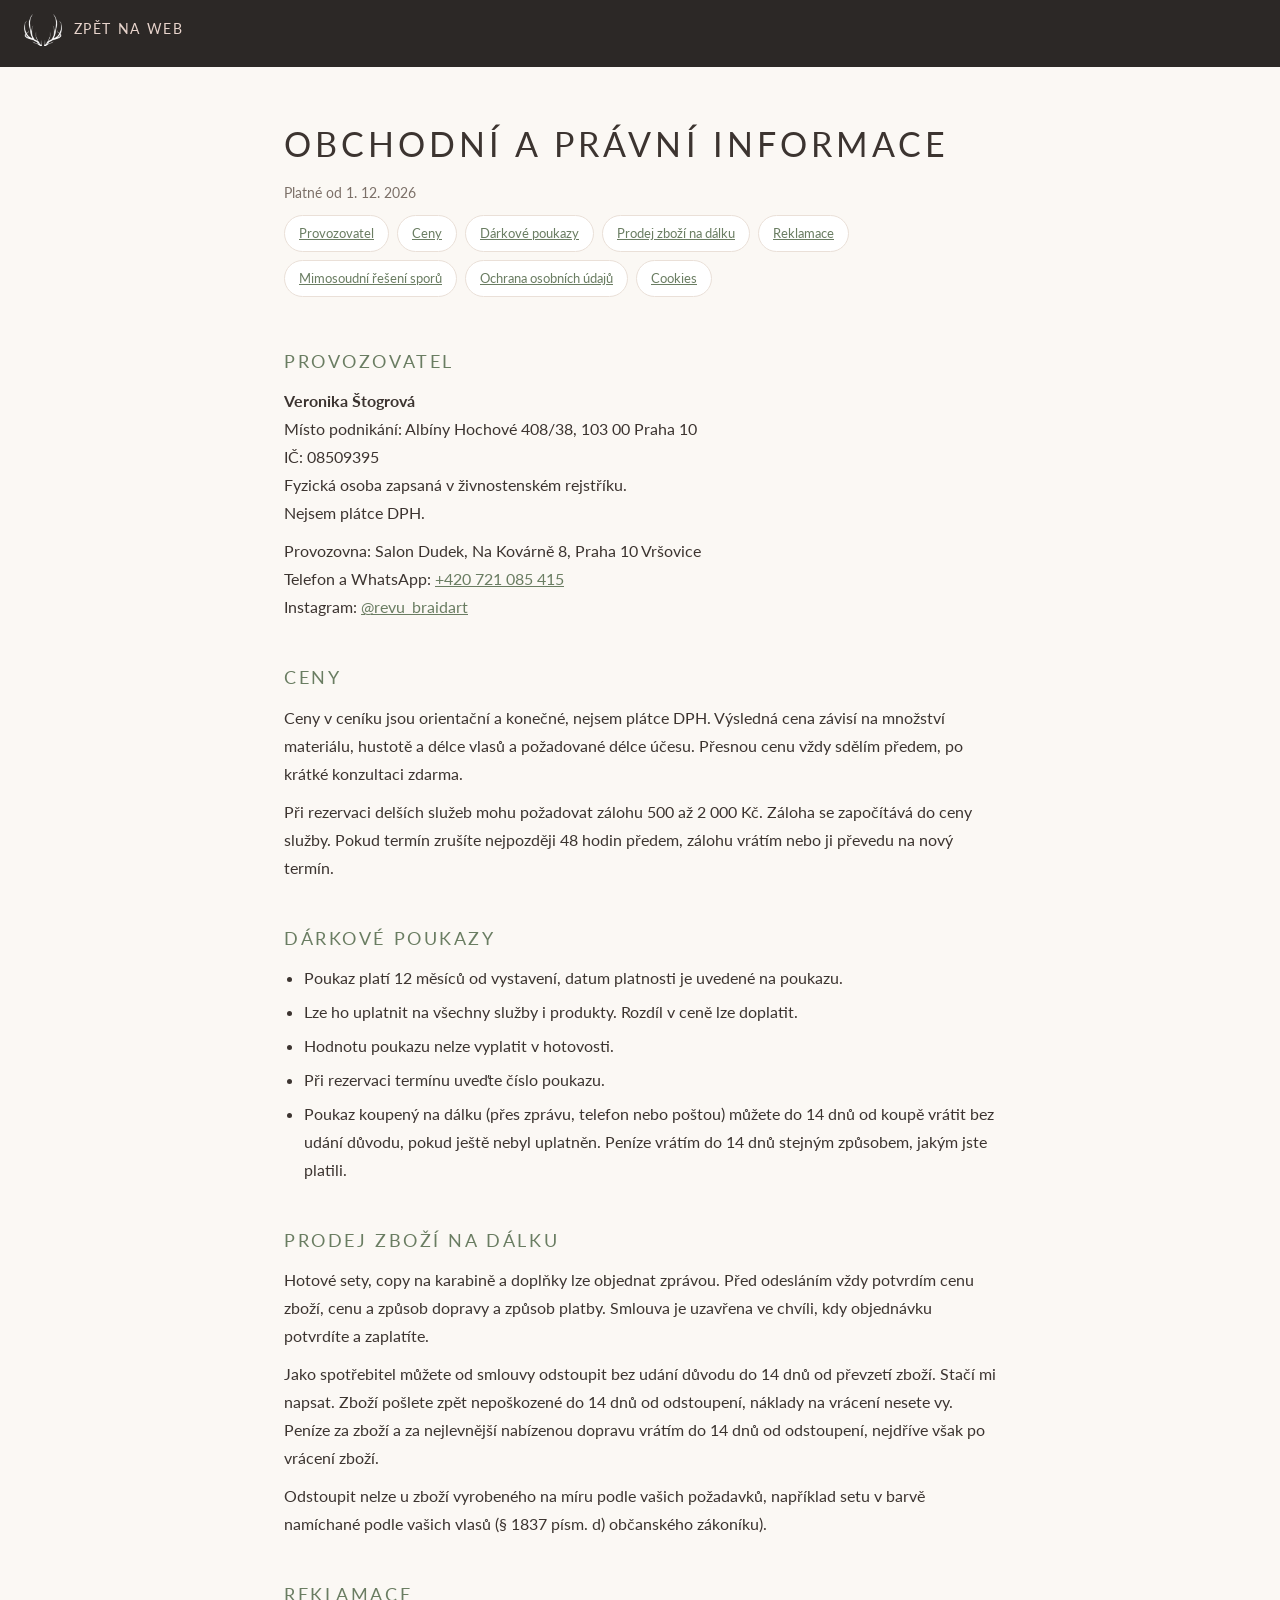
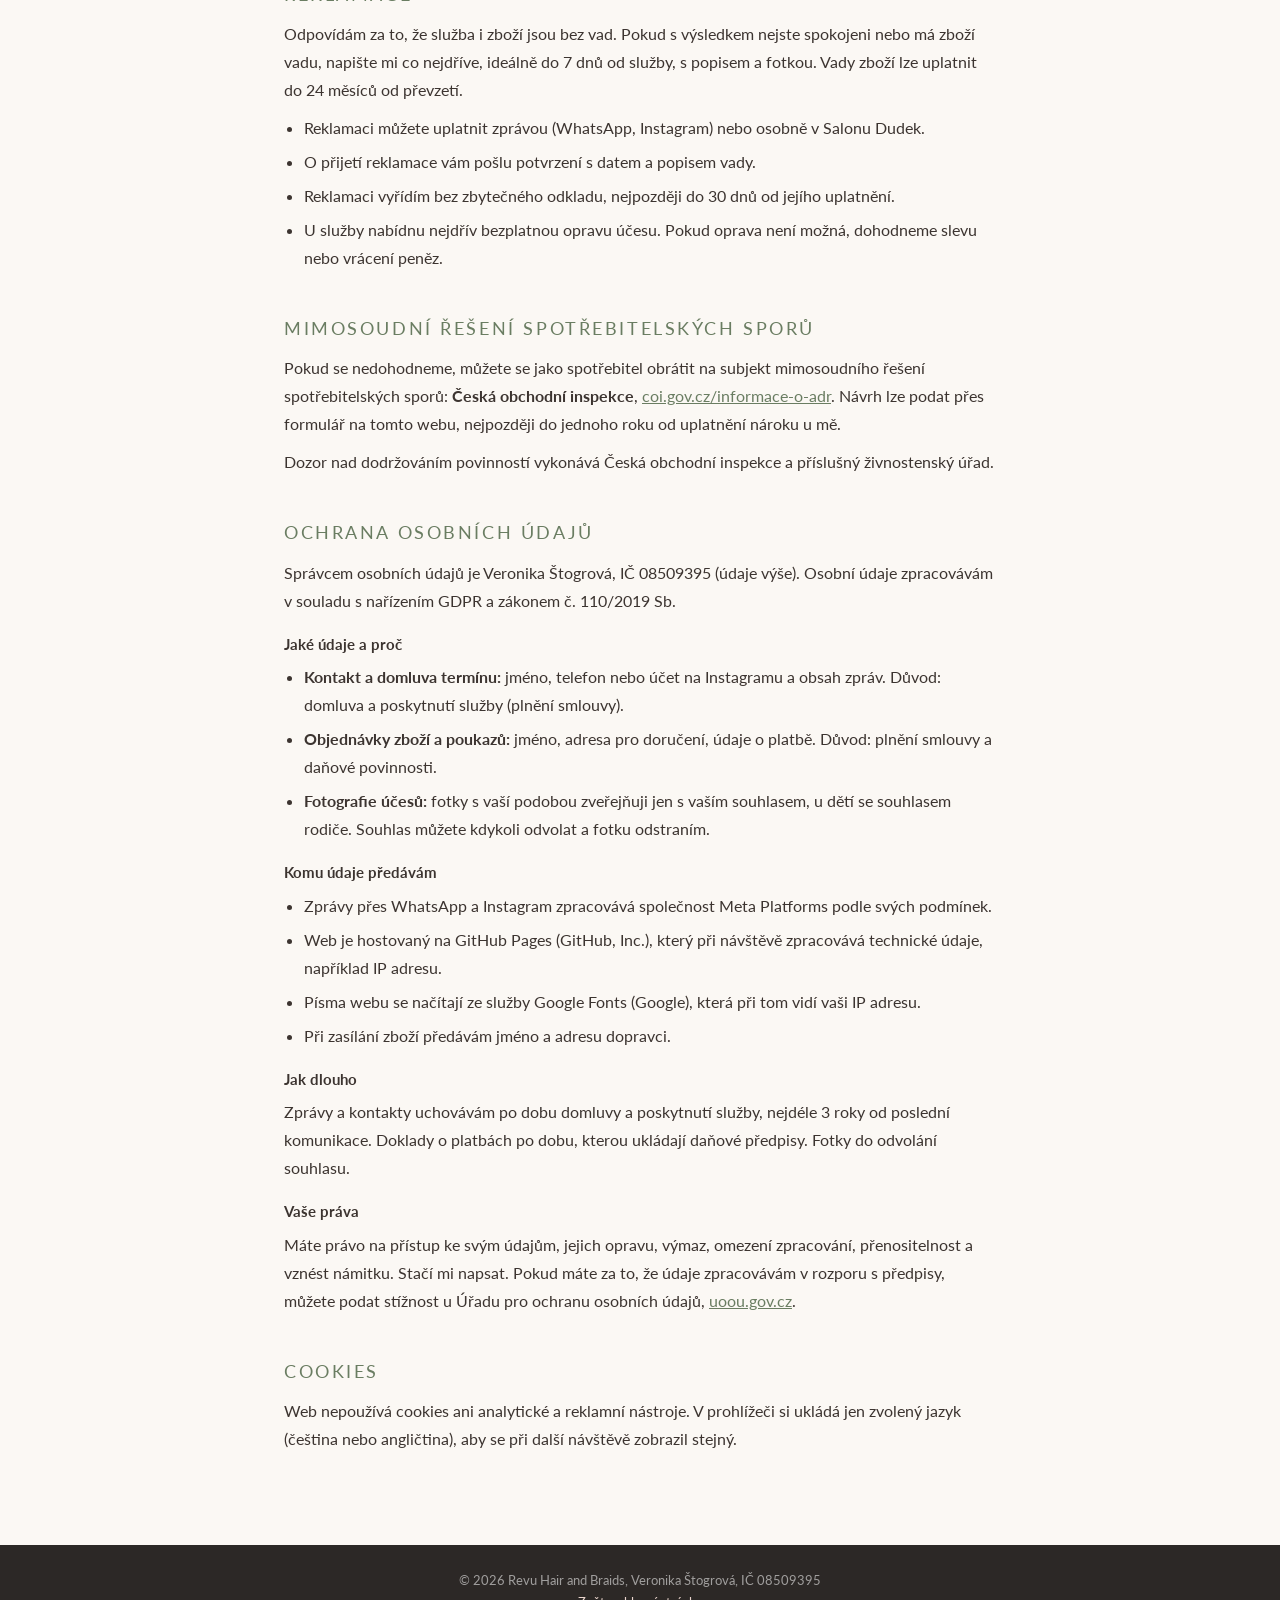
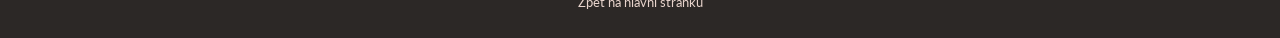
==== pravni-informace.html @ ef8d3689 "add business details and legal page" ====
<!DOCTYPE html>
<html lang="cs">
<head>
  <meta charset="UTF-8" />
  <meta name="viewport" content="width=device-width, initial-scale=1.0" />
  <title>Obchodní a právní informace | Revu Hair and Braids</title>
  <meta name="description" content="Provozovatel, ceny, dárkové poukazy, reklamace, mimosoudní řešení sporů a ochrana osobních údajů. Veronika Štogrová, Revu Hair and Braids." />
  <meta name="robots" content="index, follow" />
  <link rel="icon" type="image/png" href="img/favicon.png" />
  <link rel="preconnect" href="https://fonts.googleapis.com" />
  <link rel="preconnect" href="https://fonts.gstatic.com" crossorigin />
  <link href="https://fonts.googleapis.com/css2?family=Cormorant+Garamond:ital,wght@0,300;0,400;0,700;1,300;1,400&family=Lato:ital,wght@0,300;0,400;0,700;1,400&display=swap" rel="stylesheet" />
  <link rel="stylesheet" href="css/style.css?v=20261126g" />
</head>
<body class="legal-body">

  <header class="legal-header">
    <a href="index.html" class="legal-back" aria-label="Zpět na hlavní stránku">
      <img src="img/logo-mark.png" alt="" width="47" height="40" />
      <span>Zpět na web</span>
    </a>
  </header>

  <main class="legal-page">
    <h1>Obchodní a právní informace</h1>
    <p class="legal-meta">Platné od 1. 12. 2026</p>

    <nav class="legal-toc" aria-label="Obsah">
      <a href="#provozovatel">Provozovatel</a>
      <a href="#ceny">Ceny</a>
      <a href="#poukazy">Dárkové poukazy</a>
      <a href="#zbozi">Prodej zboží na dálku</a>
      <a href="#reklamace">Reklamace</a>
      <a href="#spory">Mimosoudní řešení sporů</a>
      <a href="#osobni-udaje">Ochrana osobních údajů</a>
      <a href="#cookies">Cookies</a>
    </nav>

    <section id="provozovatel">
      <h2>Provozovatel</h2>
      <p>
        <strong>Veronika Štogrová</strong><br />
        Místo podnikání: Albíny Hochové 408/38, 103 00 Praha 10<br />
        IČ: 08509395<br />
        Fyzická osoba zapsaná v živnostenském rejstříku.<br />
        Nejsem plátce DPH.
      </p>
      <p>
        Provozovna: Salon Dudek, Na Kovárně 8, Praha 10 Vršovice<br />
        Telefon a WhatsApp: <a href="tel:+420721085415">+420 721 085 415</a><br />
        Instagram: <a href="https://www.instagram.com/revu_braidart/" target="_blank" rel="noopener">@revu_braidart</a>
      </p>
    </section>

    <section id="ceny">
      <h2>Ceny</h2>
      <p>
        Ceny v ceníku jsou orientační a konečné, nejsem plátce DPH. Výsledná cena závisí na množství
        materiálu, hustotě a délce vlasů a požadované délce účesu. Přesnou cenu vždy sdělím předem,
        po krátké konzultaci zdarma.
      </p>
      <p>
        Při rezervaci delších služeb mohu požadovat zálohu 500 až 2 000 Kč. Záloha se započítává do ceny
        služby. Pokud termín zrušíte nejpozději 48 hodin předem, zálohu vrátím nebo ji převedu na nový
        termín.
      </p>
    </section>

    <section id="poukazy">
      <h2>Dárkové poukazy</h2>
      <ul>
        <li>Poukaz platí 12 měsíců od vystavení, datum platnosti je uvedené na poukazu.</li>
        <li>Lze ho uplatnit na všechny služby i produkty. Rozdíl v ceně lze doplatit.</li>
        <li>Hodnotu poukazu nelze vyplatit v hotovosti.</li>
        <li>Při rezervaci termínu uveďte číslo poukazu.</li>
        <li>
          Poukaz koupený na dálku (přes zprávu, telefon nebo poštou) můžete do 14 dnů od koupě vrátit
          bez udání důvodu, pokud ještě nebyl uplatněn. Peníze vrátím do 14 dnů stejným způsobem,
          jakým jste platili.
        </li>
      </ul>
    </section>

    <section id="zbozi">
      <h2>Prodej zboží na dálku</h2>
      <p>
        Hotové sety, copy na karabině a doplňky lze objednat zprávou. Před odesláním vždy potvrdím
        cenu zboží, cenu a způsob dopravy a způsob platby. Smlouva je uzavřena ve chvíli, kdy objednávku
        potvrdíte a zaplatíte.
      </p>
      <p>
        Jako spotřebitel můžete od smlouvy odstoupit bez udání důvodu do 14 dnů od převzetí zboží.
        Stačí mi napsat. Zboží pošlete zpět nepoškozené do 14 dnů od odstoupení, náklady na vrácení
        nesete vy. Peníze za zboží a za nejlevnější nabízenou dopravu vrátím do 14 dnů od odstoupení,
        nejdříve však po vrácení zboží.
      </p>
      <p>
        Odstoupit nelze u zboží vyrobeného na míru podle vašich požadavků, například setu v barvě
        namíchané podle vašich vlasů (§ 1837 písm. d) občanského zákoníku).
      </p>
    </section>

    <section id="reklamace">
      <h2>Reklamace</h2>
      <p>
        Odpovídám za to, že služba i zboží jsou bez vad. Pokud s výsledkem nejste spokojeni nebo má
        zboží vadu, napište mi co nejdříve, ideálně do 7 dnů od služby, s popisem a fotkou. Vady zboží
        lze uplatnit do 24 měsíců od převzetí.
      </p>
      <ul>
        <li>Reklamaci můžete uplatnit zprávou (WhatsApp, Instagram) nebo osobně v Salonu Dudek.</li>
        <li>O přijetí reklamace vám pošlu potvrzení s datem a popisem vady.</li>
        <li>Reklamaci vyřídím bez zbytečného odkladu, nejpozději do 30 dnů od jejího uplatnění.</li>
        <li>
          U služby nabídnu nejdřív bezplatnou opravu účesu. Pokud oprava není možná, dohodneme slevu
          nebo vrácení peněz.
        </li>
      </ul>
    </section>

    <section id="spory">
      <h2>Mimosoudní řešení spotřebitelských sporů</h2>
      <p>
        Pokud se nedohodneme, můžete se jako spotřebitel obrátit na subjekt mimosoudního řešení
        spotřebitelských sporů: <strong>Česká obchodní inspekce</strong>,
        <a href="https://coi.gov.cz/informace-o-adr/" target="_blank" rel="noopener">coi.gov.cz/informace-o-adr</a>.
        Návrh lze podat přes formulář na tomto webu, nejpozději do jednoho roku od uplatnění nároku u mě.
      </p>
      <p>Dozor nad dodržováním povinností vykonává Česká obchodní inspekce a příslušný živnostenský úřad.</p>
    </section>

    <section id="osobni-udaje">
      <h2>Ochrana osobních údajů</h2>
      <p>
        Správcem osobních údajů je Veronika Štogrová, IČ 08509395 (údaje výše). Osobní údaje zpracovávám
        v souladu s nařízením GDPR a zákonem č. 110/2019 Sb.
      </p>
      <h3>Jaké údaje a proč</h3>
      <ul>
        <li>
          <strong>Kontakt a domluva termínu:</strong> jméno, telefon nebo účet na Instagramu a obsah zpráv.
          Důvod: domluva a poskytnutí služby (plnění smlouvy).
        </li>
        <li>
          <strong>Objednávky zboží a poukazů:</strong> jméno, adresa pro doručení, údaje o platbě.
          Důvod: plnění smlouvy a daňové povinnosti.
        </li>
        <li>
          <strong>Fotografie účesů:</strong> fotky s vaší podobou zveřejňuji jen s vaším souhlasem, u dětí se
          souhlasem rodiče. Souhlas můžete kdykoli odvolat a fotku odstraním.
        </li>
      </ul>
      <h3>Komu údaje předávám</h3>
      <ul>
        <li>Zprávy přes WhatsApp a Instagram zpracovává společnost Meta Platforms podle svých podmínek.</li>
        <li>Web je hostovaný na GitHub Pages (GitHub, Inc.), který při návštěvě zpracovává technické údaje, například IP adresu.</li>
        <li>Písma webu se načítají ze služby Google Fonts (Google), která při tom vidí vaši IP adresu.</li>
        <li>Při zasílání zboží předávám jméno a adresu dopravci.</li>
      </ul>
      <h3>Jak dlouho</h3>
      <p>
        Zprávy a kontakty uchovávám po dobu domluvy a poskytnutí služby, nejdéle 3 roky od poslední
        komunikace. Doklady o platbách po dobu, kterou ukládají daňové předpisy. Fotky do odvolání
        souhlasu.
      </p>
      <h3>Vaše práva</h3>
      <p>
        Máte právo na přístup ke svým údajům, jejich opravu, výmaz, omezení zpracování, přenositelnost
        a vznést námitku. Stačí mi napsat. Pokud máte za to, že údaje zpracovávám v rozporu s předpisy,
        můžete podat stížnost u Úřadu pro ochranu osobních údajů,
        <a href="https://uoou.gov.cz" target="_blank" rel="noopener">uoou.gov.cz</a>.
      </p>
    </section>

    <section id="cookies">
      <h2>Cookies</h2>
      <p>
        Web nepoužívá cookies ani analytické a reklamní nástroje. V prohlížeči si ukládá jen zvolený jazyk
        (čeština nebo angličtina), aby se při další návštěvě zobrazil stejný.
      </p>
    </section>
  </main>

  <footer class="legal-footer">
    <p>&copy; 2026 Revu Hair and Braids, Veronika Štogrová, IČ 08509395</p>
    <p><a href="index.html">Zpět na hlavní stránku</a></p>
  </footer>

</body>
</html>
---- css/style.css ----
/* ============================================================
   Veronika Štogrová Hair & Braids: Main Stylesheet
   ============================================================ */

/* --- Google Fonts --- */
@import url('https://fonts.googleapis.com/css2?family=Cormorant+Garamond:ital,wght@0,300;0,400;0,700;1,300;1,400&family=Lato:ital,wght@0,300;0,400;0,700;1,400&display=swap');

/* --- CSS Custom Properties --- */
:root {
  --color-primary:       #8A9E82;
  --color-primary-dark:  #6A7D62;
  --color-primary-light: #AABEA4;
  --color-accent:        #C8A898;
  --color-accent-dark:   #A88070;
  --color-accent-light:  #E8D4CC;
  --color-dark:          #2C2826;
  --color-dark-mid:      #3C3634;
  --color-dark-card:     #4C4644;
  --color-white:         #FFFFFF;
  --color-off-white:     #FBF8F4;
  --color-text:          #3C3430;
  --color-text-light:    #7C7068;
  --color-border:        #EAE0D8;

  --font-heading: 'Lato', Arial, sans-serif;
  --font-body:    'Lato', Arial, sans-serif;

  --shadow-sm:  0 2px 8px rgba(44, 40, 38, 0.10);
  --shadow-md:  0 8px 32px rgba(44, 40, 38, 0.15);
  --shadow-lg:  0 20px 60px rgba(44, 40, 38, 0.20);
  --shadow-gold: 0 4px 20px rgba(200, 168, 152, 0.35);

  --radius-sm:  8px;
  --radius-md:  16px;
  --radius-lg:  24px;
  --radius-xl:  40px;

  --transition-fast:   0.2s ease;
  --transition-normal: 0.35s ease;
  --transition-slow:   0.6s ease;

  --nav-height: 72px;
  --section-padding: 100px 0;
}

/* --- Reset & Base --- */
*, *::before, *::after {
  box-sizing: border-box;
  margin: 0;
  padding: 0;
}

html {
  scroll-behavior: smooth;
  font-size: 16px;
}

body {
  font-family: var(--font-body);
  color: var(--color-text);
  background: var(--color-white);
  line-height: 1.7;
  overflow-x: hidden;
}

img {
  max-width: 100%;
  display: block;
}

a {
  color: inherit;
  text-decoration: none;
}

ul {
  list-style: none;
}

/* --- Utility --- */
.container {
  width: 100%;
  max-width: 1200px;
  margin: 0 auto;
  padding: 0 20px;
}

.section-tag {
  display: inline-block;
  font-family: var(--font-body);
  font-size: 0.78rem;
  font-weight: 700;
  letter-spacing: 0.18em;
  text-transform: uppercase;
  color: var(--color-accent);
  margin-bottom: 14px;
}

.section-title {
  font-family: var(--font-heading);
  font-size: clamp(2.4rem, 4.5vw, 3.6rem);
  font-weight: 400;
  line-height: 1.25;
  color: var(--color-text);
  margin-bottom: 20px;
}

.section-title span {
  color: var(--color-primary);
}

.section-desc {
  font-size: 1.05rem;
  color: var(--color-text-light);
  max-width: 560px;
  line-height: 1.8;
}

.section-header {
  text-align: center;
  margin-bottom: 60px;
}

.section-header .section-desc {
  margin: 0 auto;
}

/* --- Scroll Fade-in Animation --- */
.fade-in {
  opacity: 0;
  transform: translateY(36px);
  transition: opacity 0.7s ease, transform 0.7s ease;
}

.fade-in.visible {
  opacity: 1;
  transform: translateY(0);
}

.fade-in-left {
  opacity: 0;
  transform: translateX(-40px);
  transition: opacity 0.7s ease, transform 0.7s ease;
}

.fade-in-left.visible {
  opacity: 1;
  transform: translateX(0);
}

.fade-in-right {
  opacity: 0;
  transform: translateX(40px);
  transition: opacity 0.7s ease, transform 0.7s ease;
}

.fade-in-right.visible {
  opacity: 1;
  transform: translateX(0);
}

/* ============================================================
   NAVIGATION
   ============================================================ */
.navbar {
  position: fixed;
  top: 0;
  left: 0;
  right: 0;
  z-index: 1000;
  height: var(--nav-height);
  display: flex;
  align-items: center;
  background: rgba(26, 26, 46, 0.55);
  backdrop-filter: blur(16px);
  -webkit-backdrop-filter: blur(16px);
  border-bottom: 1px solid rgba(212, 168, 83, 0.12);
  transition: background var(--transition-normal), box-shadow var(--transition-normal);
}

.navbar.scrolled {
  background: rgba(26, 26, 46, 0.97);
  box-shadow: 0 4px 30px rgba(0,0,0,0.35);
}

.nav-container {
  display: flex;
  align-items: center;
  justify-content: space-between;
  width: 100%;
  max-width: 1200px;
  margin: 0 auto;
  padding: 0 20px;
}

.nav-logo {
  display: flex;
  flex-direction: column;
  line-height: 1.1;
  cursor: pointer;
}

.nav-logo-name {
  font-family: var(--font-heading);
  font-size: 1.15rem;
  font-weight: 700;
  color: var(--color-white);
  letter-spacing: 0.02em;
}

.nav-logo-sub {
  font-family: var(--font-body);
  font-size: 0.72rem;
  font-weight: 700;
  letter-spacing: 0.2em;
  text-transform: uppercase;
  color: var(--color-accent);
}

.nav-menu {
  display: none;
  flex-direction: row;
  gap: 6px;
  align-items: center;
}

.nav-link {
  font-family: var(--font-body);
  font-size: 0.88rem;
  font-weight: 700;
  letter-spacing: 0.04em;
  color: rgba(255,255,255,0.82);
  padding: 8px 13px;
  border-radius: var(--radius-sm);
  transition: color var(--transition-fast), background var(--transition-fast);
  position: relative;
}

.nav-link::after {
  content: '';
  position: absolute;
  bottom: 4px;
  left: 50%;
  transform: translateX(-50%) scaleX(0);
  width: 60%;
  height: 2px;
  background: var(--color-accent);
  border-radius: 2px;
  transition: transform var(--transition-normal);
}

.nav-link:hover,
.nav-link.active {
  color: var(--color-white);
}

.nav-link:hover::after,
.nav-link.active::after {
  transform: translateX(-50%) scaleX(1);
}

.nav-cta {
  background: var(--color-accent);
  color: var(--color-dark) !important;
  border-radius: var(--radius-xl);
  padding: 9px 20px !important;
  font-weight: 700;
  transition: background var(--transition-fast), transform var(--transition-fast), box-shadow var(--transition-fast) !important;
}

.nav-cta::after { display: none; }

.nav-cta:hover {
  background: var(--color-accent-light);
  transform: translateY(-1px);
  box-shadow: var(--shadow-gold);
}

.hamburger {
  display: flex;
  flex-direction: column;
  gap: 5px;
  cursor: pointer;
  padding: 8px;
  border: none;
  background: none;
  z-index: 1100;
}

.hamburger span {
  display: block;
  width: 26px;
  height: 2px;
  background: var(--color-white);
  border-radius: 2px;
  transition: transform var(--transition-normal), opacity var(--transition-fast), width var(--transition-normal);
  transform-origin: center;
}

.hamburger.open span:nth-child(1) {
  transform: translateY(7px) rotate(45deg);
}

.hamburger.open span:nth-child(2) {
  opacity: 0;
  width: 0;
}

.hamburger.open span:nth-child(3) {
  transform: translateY(-7px) rotate(-45deg);
}

/* Mobile nav drawer */
.mobile-nav {
  position: fixed;
  top: 0;
  right: 0;
  width: min(320px, 90vw);
  height: 100vh;
  background: rgba(26, 26, 46, 0.98);
  backdrop-filter: blur(20px);
  z-index: 1050;
  display: flex;
  flex-direction: column;
  justify-content: center;
  align-items: center;
  gap: 8px;
  transform: translateX(100%);
  transition: transform var(--transition-slow);
  border-left: 1px solid rgba(212, 168, 83, 0.18);
}

.mobile-nav.open {
  transform: translateX(0);
}

.mobile-nav .nav-link {
  font-size: 1.1rem;
  padding: 12px 24px;
  width: 100%;
  text-align: center;
  letter-spacing: 0.06em;
}

.mobile-overlay {
  position: fixed;
  inset: 0;
  background: rgba(0,0,0,0.6);
  z-index: 1040;
  opacity: 0;
  pointer-events: none;
  transition: opacity var(--transition-normal);
}

.mobile-overlay.open {
  opacity: 1;
  pointer-events: all;
}

/* ============================================================
   HERO SECTION
   ============================================================ */
.hero {
  position: relative;
  min-height: 100vh;
  display: flex;
  align-items: center;
  justify-content: center;
  text-align: center;
  overflow: hidden;
  background: var(--color-dark);
}

.hero-bg {
  position: absolute;
  inset: 0;
  background:
    radial-gradient(ellipse 80% 60% at 20% 40%, rgba(138, 158, 130, 0.45) 0%, transparent 70%),
    radial-gradient(ellipse 60% 80% at 80% 60%, rgba(76, 70, 68, 0.60) 0%, transparent 70%),
    radial-gradient(ellipse 100% 100% at 50% 0%, rgba(200, 168, 152, 0.10) 0%, transparent 60%),
    linear-gradient(135deg, #2C2826 0%, #3C3634 45%, #4C4644 100%);
  z-index: 0;
}

/* Floating animated shapes */
.hero-shapes {
  position: absolute;
  inset: 0;
  z-index: 1;
  pointer-events: none;
}

.hero-shapes .shape {
  position: absolute;
  border-radius: 50%;
  opacity: 0.12;
  animation: floatShape 12s ease-in-out infinite;
}

.shape-1 {
  width: 400px;
  height: 400px;
  background: radial-gradient(circle, var(--color-primary), transparent);
  top: -100px;
  left: -100px;
  animation-delay: 0s;
  animation-duration: 14s;
}

.shape-2 {
  width: 300px;
  height: 300px;
  background: radial-gradient(circle, var(--color-accent), transparent);
  bottom: -80px;
  right: -60px;
  animation-delay: -5s;
  animation-duration: 16s;
  opacity: 0.1;
}

.shape-3 {
  width: 200px;
  height: 200px;
  background: radial-gradient(circle, #E91E8C, transparent);
  top: 40%;
  right: 10%;
  animation-delay: -3s;
  animation-duration: 10s;
  opacity: 0.08;
}

.shape-4 {
  width: 150px;
  height: 150px;
  background: radial-gradient(circle, var(--color-primary-light), transparent);
  bottom: 20%;
  left: 8%;
  animation-delay: -7s;
  animation-duration: 18s;
  opacity: 0.1;
}

@keyframes floatShape {
  0%, 100% { transform: translate(0, 0) scale(1); }
  33%       { transform: translate(20px, -30px) scale(1.05); }
  66%       { transform: translate(-15px, 20px) scale(0.95); }
}

/* Gradient ring animation */
.hero-ring {
  position: absolute;
  border-radius: 50%;
  border: 1px solid rgba(212, 168, 83, 0.15);
  animation: pulsRing 6s ease-in-out infinite;
}

.ring-1 { width: 500px; height: 500px; top: 50%; left: 50%; transform: translate(-50%,-50%); animation-delay: 0s; }
.ring-2 { width: 700px; height: 700px; top: 50%; left: 50%; transform: translate(-50%,-50%); animation-delay: -2s; opacity: 0.6; }
.ring-3 { width: 900px; height: 900px; top: 50%; left: 50%; transform: translate(-50%,-50%); animation-delay: -4s; opacity: 0.3; }

@keyframes pulsRing {
  0%, 100% { transform: translate(-50%,-50%) scale(1); opacity: 0.15; }
  50%       { transform: translate(-50%,-50%) scale(1.04); opacity: 0.08; }
}

.hero-content {
  position: relative;
  z-index: 2;
  max-width: 820px;
  padding: 0 20px;
  padding-top: var(--nav-height);
}

.hero-badge {
  display: inline-flex;
  align-items: center;
  gap: 8px;
  background: rgba(212, 168, 83, 0.12);
  border: 1px solid rgba(212, 168, 83, 0.35);
  color: var(--color-accent-light);
  font-size: 0.8rem;
  font-weight: 700;
  letter-spacing: 0.14em;
  text-transform: uppercase;
  padding: 8px 20px;
  border-radius: var(--radius-xl);
  margin-bottom: 28px;
  backdrop-filter: blur(8px);
}

.hero-badge-dot {
  width: 6px;
  height: 6px;
  background: var(--color-accent);
  border-radius: 50%;
  animation: blink 2s ease-in-out infinite;
}

@keyframes blink {
  0%, 100% { opacity: 1; }
  50%       { opacity: 0.3; }
}

.hero-title {
  font-family: var(--font-heading);
  font-size: clamp(3rem, 8vw, 6rem);
  font-weight: 300;
  line-height: 1.08;
  color: var(--color-white);
  margin-bottom: 12px;
}

.hero-title em {
  font-style: italic;
  color: var(--color-accent);
  display: block;
}

.hero-subtitle {
  font-family: var(--font-heading);
  font-size: clamp(1.1rem, 2.5vw, 1.5rem);
  font-weight: 400;
  font-style: italic;
  color: rgba(255,255,255,0.72);
  margin-bottom: 20px;
}

.hero-tags {
  display: flex;
  flex-wrap: wrap;
  justify-content: center;
  gap: 10px;
  margin-bottom: 44px;
}

.hero-tag {
  background: rgba(255,255,255,0.06);
  border: 1px solid rgba(255,255,255,0.12);
  color: rgba(255,255,255,0.7);
  padding: 6px 16px;
  border-radius: var(--radius-xl);
  font-size: 0.82rem;
  letter-spacing: 0.04em;
  backdrop-filter: blur(8px);
}

.hero-buttons {
  display: flex;
  gap: 16px;
  justify-content: center;
  flex-wrap: wrap;
}

/* --- Buttons --- */
.btn {
  display: inline-flex;
  align-items: center;
  gap: 8px;
  padding: 15px 34px;
  border-radius: var(--radius-xl);
  font-family: var(--font-body);
  font-size: 0.95rem;
  font-weight: 700;
  letter-spacing: 0.05em;
  cursor: pointer;
  border: 2px solid transparent;
  transition: all var(--transition-normal);
  position: relative;
  overflow: hidden;
}

.btn-primary {
  background: linear-gradient(135deg, var(--color-accent), var(--color-accent-dark));
  color: var(--color-dark);
  border-color: var(--color-accent);
  box-shadow: 0 4px 20px rgba(212, 168, 83, 0.35);
}

.btn-primary:hover {
  background: linear-gradient(135deg, var(--color-accent-light), var(--color-accent));
  transform: translateY(-3px);
  box-shadow: 0 8px 30px rgba(212, 168, 83, 0.5);
}

.btn-outline {
  background: transparent;
  color: var(--color-white);
  border-color: rgba(255,255,255,0.4);
}

.btn-outline:hover {
  background: rgba(255,255,255,0.1);
  border-color: var(--color-white);
  transform: translateY(-3px);
}

.btn-purple {
  background: linear-gradient(135deg, var(--color-primary), var(--color-primary-dark));
  color: var(--color-white);
  border-color: var(--color-primary);
  box-shadow: var(--shadow-md);
}

.btn-purple:hover {
  background: linear-gradient(135deg, var(--color-primary-light), var(--color-primary));
  transform: translateY(-3px);
  box-shadow: var(--shadow-lg);
}

.hero-scroll {
  position: absolute;
  bottom: 36px;
  left: 50%;
  transform: translateX(-50%);
  z-index: 2;
  display: flex;
  flex-direction: column;
  align-items: center;
  gap: 8px;
  color: rgba(255,255,255,0.4);
  font-size: 0.75rem;
  letter-spacing: 0.12em;
  text-transform: uppercase;
  animation: bounceDown 2.5s ease-in-out infinite;
}

.hero-scroll-arrow {
  width: 24px;
  height: 24px;
  border-right: 2px solid var(--color-accent);
  border-bottom: 2px solid var(--color-accent);
  transform: rotate(45deg);
  opacity: 0.6;
}

@keyframes bounceDown {
  0%, 100% { transform: translateX(-50%) translateY(0); }
  50%       { transform: translateX(-50%) translateY(8px); }
}

/* ============================================================
   O MNĚ (ABOUT)
   ============================================================ */
.about {
  padding: var(--section-padding);
  background: var(--color-off-white);
}

.about-grid {
  display: grid;
  grid-template-columns: 1fr;
  gap: 60px;
  align-items: center;
}

.about-tagline {
  font-family: var(--font-heading);
  font-size: clamp(2rem, 3.8vw, 3rem);
  font-weight: 400;
  color: var(--color-text);
  line-height: 1.3;
  margin-bottom: 24px;
}

.about-tagline em {
  font-style: italic;
  color: var(--color-primary);
}

.about-text {
  font-size: 1.05rem;
  color: var(--color-text-light);
  line-height: 1.85;
  margin-bottom: 32px;
}

.about-values {
  display: flex;
  flex-direction: column;
  gap: 14px;
  margin-bottom: 36px;
}

.about-value-item {
  display: flex;
  align-items: center;
  gap: 14px;
  font-size: 0.95rem;
  color: var(--color-text);
  font-weight: 400;
}

.about-value-icon {
  width: 38px;
  height: 38px;
  min-width: 38px;
  background: linear-gradient(135deg, var(--color-primary), var(--color-primary-light));
  border-radius: 50%;
  display: flex;
  align-items: center;
  justify-content: center;
  font-size: 1rem;
  box-shadow: 0 4px 12px rgba(44, 40, 38, 0.18);
}

.about-specializations {
  background: var(--color-white);
  border-radius: var(--radius-md);
  padding: 28px;
  box-shadow: var(--shadow-sm);
  border: 1px solid var(--color-border);
}

.about-specializations h4 {
  font-family: var(--font-heading);
  font-size: 1.05rem;
  color: var(--color-primary);
  margin-bottom: 16px;
  font-weight: 600;
}

.spec-list {
  display: flex;
  flex-wrap: wrap;
  gap: 10px;
}

.spec-tag {
  background: linear-gradient(135deg, rgba(107,45,139,0.08), rgba(107,45,139,0.04));
  border: 1px solid rgba(107,45,139,0.2);
  color: var(--color-primary-dark);
  padding: 6px 14px;
  border-radius: var(--radius-xl);
  font-size: 0.84rem;
  font-weight: 700;
  letter-spacing: 0.03em;
}

/* Decorative About Visual */
.about-visual {
  position: relative;
  display: flex;
  flex-direction: column;
  align-items: center;
  gap: 20px;
}

.about-photo-placeholder {
  width: 100%;
  max-width: 420px;
  aspect-ratio: 4/5;
  background: linear-gradient(145deg, var(--color-primary) 0%, #AABEA4 40%, var(--color-accent-dark) 100%);
  border-radius: var(--radius-lg);
  display: flex;
  flex-direction: column;
  align-items: center;
  justify-content: center;
  box-shadow: var(--shadow-lg);
  overflow: hidden;
  position: relative;
}

.about-photo-placeholder::before {
  content: '';
  position: absolute;
  inset: 0;
  background:
    radial-gradient(ellipse at 30% 30%, rgba(255,255,255,0.12) 0%, transparent 60%),
    radial-gradient(ellipse at 70% 70%, rgba(212,168,83,0.15) 0%, transparent 50%);
}

.photo-icon {
  font-size: 5rem;
  position: relative;
  z-index: 1;
  margin-bottom: 16px;
  filter: drop-shadow(0 4px 12px rgba(0,0,0,0.3));
}

.photo-label {
  position: relative;
  z-index: 1;
  color: rgba(255,255,255,0.85);
  font-size: 0.9rem;
  letter-spacing: 0.08em;
  text-transform: uppercase;
  font-weight: 700;
}

.about-stat-row {
  display: flex;
  gap: 20px;
  width: 100%;
  max-width: 420px;
}

.about-stat {
  flex: 1;
  background: var(--color-white);
  border-radius: var(--radius-md);
  padding: 22px 16px;
  text-align: center;
  box-shadow: var(--shadow-sm);
  border: 1px solid var(--color-border);
}

.about-stat-number {
  font-family: var(--font-heading);
  font-size: 2rem;
  font-weight: 700;
  color: var(--color-primary);
  line-height: 1;
  margin-bottom: 6px;
}

.about-stat-label {
  font-size: 0.78rem;
  color: var(--color-text-light);
  font-weight: 700;
  letter-spacing: 0.04em;
  text-transform: uppercase;
}

/* ============================================================
   SERVICES
   ============================================================ */
.services {
  padding: var(--section-padding);
  background: var(--color-white);
}

.services-grid {
  display: grid;
  grid-template-columns: 1fr;
  gap: 28px;
}

.service-card {
  background: var(--color-white);
  border: 1px solid var(--color-border);
  border-radius: var(--radius-lg);
  padding: 40px 32px;
  position: relative;
  overflow: hidden;
  transition: transform var(--transition-normal), box-shadow var(--transition-normal), border-color var(--transition-normal);
  cursor: default;
}

.service-card::before {
  content: '';
  position: absolute;
  top: 0;
  left: 0;
  right: 0;
  height: 4px;
  background: linear-gradient(90deg, var(--color-primary), var(--color-accent));
  transform: scaleX(0);
  transform-origin: left;
  transition: transform var(--transition-normal);
}

.service-card:hover::before {
  transform: scaleX(1);
}

.service-card:hover {
  transform: translateY(-8px);
  box-shadow: var(--shadow-lg);
  border-color: rgba(138, 158, 130, 0.2);
}

.service-card-featured {
  border-color: var(--color-accent);
  background: linear-gradient(145deg, rgba(212,168,83,0.04), rgba(107,45,139,0.04));
}

.service-card-featured::before {
  transform: scaleX(1);
  background: linear-gradient(90deg, var(--color-accent), var(--color-primary));
}

.service-badge {
  position: absolute;
  top: 20px;
  right: 20px;
  background: linear-gradient(135deg, var(--color-accent), var(--color-accent-dark));
  color: var(--color-dark);
  font-size: 0.72rem;
  font-weight: 700;
  letter-spacing: 0.1em;
  text-transform: uppercase;
  padding: 5px 14px;
  border-radius: var(--radius-xl);
}

.service-icon {
  font-size: 2.8rem;
  margin-bottom: 20px;
  display: block;
}

.service-card h3 {
  font-family: var(--font-heading);
  font-size: 1.7rem;
  font-weight: 400;
  color: var(--color-text);
  margin-bottom: 8px;
}

.service-card .service-desc {
  font-size: 0.9rem;
  color: var(--color-text-light);
  margin-bottom: 24px;
  line-height: 1.7;
}

.service-list {
  display: flex;
  flex-direction: column;
  gap: 10px;
}

.service-list li {
  display: flex;
  align-items: center;
  gap: 10px;
  font-size: 0.92rem;
  color: var(--color-text);
}

.service-list li::before {
  content: '';
  width: 7px;
  height: 7px;
  min-width: 7px;
  background: linear-gradient(135deg, var(--color-primary), var(--color-accent));
  border-radius: 50%;
}

/* ============================================================
   PRO KOHO (TARGET AUDIENCE)
   ============================================================ */
.target {
  padding: var(--section-padding);
  background: var(--color-off-white);
}

.target-grid {
  display: grid;
  grid-template-columns: repeat(2, 1fr);
  gap: 20px;
}

.target-card {
  background: var(--color-white);
  border-radius: var(--radius-md);
  padding: 28px 22px;
  text-align: center;
  border: 1px solid var(--color-border);
  transition: transform var(--transition-normal), box-shadow var(--transition-normal);
}

.target-card:hover {
  transform: translateY(-6px);
  box-shadow: var(--shadow-md);
}

.target-icon {
  font-size: 2.2rem;
  margin-bottom: 14px;
  display: block;
}

.target-card h4 {
  font-family: var(--font-heading);
  font-size: 1.25rem;
  font-weight: 400;
  color: var(--color-text);
  margin-bottom: 8px;
}

.target-card p {
  font-size: 0.85rem;
  color: var(--color-text-light);
  line-height: 1.6;
}

/* ============================================================
   KANEKALON BENEFITS
   ============================================================ */
.benefits {
  padding: var(--section-padding);
  background: linear-gradient(135deg, var(--color-dark) 0%, var(--color-dark-mid) 50%, #0F2044 100%);
  position: relative;
  overflow: hidden;
}

.benefits::before {
  content: '';
  position: absolute;
  inset: 0;
  background:
    radial-gradient(ellipse 60% 80% at 0% 50%, rgba(107,45,139,0.3) 0%, transparent 60%),
    radial-gradient(ellipse 50% 60% at 100% 50%, rgba(212,168,83,0.1) 0%, transparent 60%);
  pointer-events: none;
}

.benefits .section-title {
  color: var(--color-white);
}

.benefits-grid {
  display: grid;
  grid-template-columns: 1fr;
  gap: 24px;
  position: relative;
  z-index: 1;
}

.benefit-item {
  display: flex;
  align-items: flex-start;
  gap: 22px;
  background: rgba(255,255,255,0.05);
  border: 1px solid rgba(255,255,255,0.08);
  border-radius: var(--radius-md);
  padding: 28px;
  backdrop-filter: blur(8px);
  transition: transform var(--transition-normal), background var(--transition-normal);
}

.benefit-item:hover {
  transform: translateX(8px);
  background: rgba(255,255,255,0.08);
}

.benefit-icon-wrap {
  width: 54px;
  height: 54px;
  min-width: 54px;
  background: linear-gradient(135deg, var(--color-primary), var(--color-accent-dark));
  border-radius: var(--radius-sm);
  display: flex;
  align-items: center;
  justify-content: center;
  font-size: 1.5rem;
  box-shadow: 0 4px 16px rgba(107,45,139,0.4);
}

.benefit-text h4 {
  font-family: var(--font-heading);
  font-size: 1.35rem;
  font-weight: 400;
  color: var(--color-white);
  margin-bottom: 6px;
}

.benefit-text p {
  font-size: 0.9rem;
  color: rgba(255,255,255,0.62);
  line-height: 1.7;
}

/* ============================================================
   GALLERY
   ============================================================ */
.gallery {
  padding: var(--section-padding);
  background: var(--color-white);
}

.gallery-note {
  text-align: center;
  color: var(--color-text-light);
  font-size: 0.88rem;
  font-style: italic;
  margin-bottom: 40px;
  display: flex;
  align-items: center;
  justify-content: center;
  gap: 8px;
}

.gallery-note::before {
  content: '📸';
}

.gallery-grid {
  display: grid;
  grid-template-columns: repeat(2, 1fr);
  gap: 16px;
}

.gallery-cell {
  aspect-ratio: 1;
  border-radius: var(--radius-md);
  position: relative;
  overflow: hidden;
  cursor: pointer;
  transition: transform var(--transition-normal), box-shadow var(--transition-normal);
}

.gallery-cell:hover {
  transform: scale(1.03);
  box-shadow: var(--shadow-lg);
  z-index: 2;
}

.gallery-cell:nth-child(1) {
  background: linear-gradient(145deg, #8A9E82, #AABEA4, #6A7D62);
}

.gallery-cell:nth-child(2) {
  background: linear-gradient(145deg, #D4A853, #E8C27A, #B8882E);
}

.gallery-cell:nth-child(3) {
  background: linear-gradient(145deg, #C8A898, #E8D4CC, #A88070);
}

.gallery-cell:nth-child(4) {
  background: linear-gradient(145deg, #8B2D6B, #BF3D9B, #6A1F51);
}

.gallery-cell:nth-child(5) {
  background: linear-gradient(145deg, #2D4D8B, #3D6DBF, #1F3A6A);
}

.gallery-cell:nth-child(6) {
  background: linear-gradient(145deg, #B8A890, #D8CEB8, #988870);
}

.gallery-cell::before {
  content: '';
  position: absolute;
  inset: 0;
  background:
    radial-gradient(ellipse at 30% 30%, rgba(255,255,255,0.18) 0%, transparent 60%),
    radial-gradient(ellipse at 70% 70%, rgba(0,0,0,0.2) 0%, transparent 60%);
}

.gallery-label {
  position: absolute;
  bottom: 0;
  left: 0;
  right: 0;
  padding: 40px 16px 16px;
  background: linear-gradient(to top, rgba(0,0,0,0.7), transparent);
  color: var(--color-white);
  font-size: 0.88rem;
  font-weight: 700;
  letter-spacing: 0.06em;
  text-transform: uppercase;
}

.gallery-icon {
  position: absolute;
  top: 50%;
  left: 50%;
  transform: translate(-50%, -60%);
  font-size: 3.2rem;
  opacity: 0.55;
  filter: drop-shadow(0 2px 8px rgba(0,0,0,0.3));
  transition: opacity var(--transition-fast), transform var(--transition-normal);
}

.gallery-cell:hover .gallery-icon {
  opacity: 0.8;
  transform: translate(-50%, -65%) scale(1.1);
}

/* ============================================================
   PROCESS (PRŮBĚH OBJEDNÁNÍ)
   ============================================================ */
.process {
  padding: var(--section-padding);
  background: var(--color-off-white);
}

.process-steps {
  display: grid;
  grid-template-columns: 1fr;
  gap: 0;
  position: relative;
}

.process-step {
  display: flex;
  align-items: flex-start;
  gap: 24px;
  padding: 32px 0;
  position: relative;
}

.process-step:not(:last-child)::after {
  content: '';
  position: absolute;
  left: 27px;
  top: 80px;
  bottom: 0;
  width: 2px;
  background: linear-gradient(to bottom, var(--color-primary), rgba(107,45,139,0.15));
}

.process-number {
  width: 56px;
  height: 56px;
  min-width: 56px;
  background: linear-gradient(135deg, var(--color-primary), var(--color-primary-light));
  border-radius: 50%;
  display: flex;
  align-items: center;
  justify-content: center;
  font-family: var(--font-heading);
  font-size: 1.3rem;
  font-weight: 700;
  color: var(--color-white);
  box-shadow: 0 4px 16px rgba(107,45,139,0.35);
  position: relative;
  z-index: 1;
}

.process-content h4 {
  font-family: var(--font-heading);
  font-size: 1.4rem;
  font-weight: 400;
  color: var(--color-text);
  margin-bottom: 6px;
}

.process-content p {
  font-size: 0.92rem;
  color: var(--color-text-light);
  line-height: 1.7;
}

.process-content .process-icon {
  font-size: 1.4rem;
  margin-bottom: 8px;
  display: block;
}

/* ============================================================
   PRICING (CENÍK)
   ============================================================ */
.pricing {
  padding: var(--section-padding);
  background: var(--color-white);
}

.pricing-grid {
  display: grid;
  grid-template-columns: 1fr;
  gap: 28px;
}

.pricing-card {
  background: var(--color-white);
  border: 1px solid var(--color-border);
  border-radius: var(--radius-lg);
  padding: 40px 32px;
  position: relative;
  overflow: hidden;
  transition: transform var(--transition-normal), box-shadow var(--transition-normal);
}

.pricing-card:hover {
  transform: translateY(-6px);
  box-shadow: var(--shadow-lg);
}

.pricing-card-featured {
  background: linear-gradient(145deg, var(--color-primary) 0%, var(--color-primary-dark) 100%);
  border-color: var(--color-primary);
  color: var(--color-white);
}

.pricing-card-featured .pricing-title,
.pricing-card-featured .pricing-item span:first-child {
  color: var(--color-white);
}

.pricing-card-featured .pricing-price {
  color: var(--color-accent-light);
}

.pricing-card-featured .pricing-item {
  border-color: rgba(255,255,255,0.12);
}

.pricing-card-featured .pricing-note {
  color: rgba(255,255,255,0.65);
}

.pricing-featured-badge {
  position: absolute;
  top: 0;
  left: 50%;
  transform: translateX(-50%);
  background: linear-gradient(135deg, var(--color-accent), var(--color-accent-dark));
  color: var(--color-dark);
  font-size: 0.72rem;
  font-weight: 700;
  letter-spacing: 0.12em;
  text-transform: uppercase;
  padding: 6px 22px;
  border-radius: 0 0 var(--radius-md) var(--radius-md);
}

.pricing-icon {
  font-size: 2.4rem;
  margin-bottom: 16px;
  display: block;
}

.pricing-title {
  font-family: var(--font-heading);
  font-size: 1.7rem;
  font-weight: 400;
  color: var(--color-text);
  margin-bottom: 28px;
}

.pricing-items {
  display: flex;
  flex-direction: column;
  gap: 0;
}

.pricing-item {
  display: flex;
  justify-content: space-between;
  align-items: center;
  padding: 13px 0;
  border-bottom: 1px solid var(--color-border);
  font-size: 0.93rem;
}

.pricing-item:last-child {
  border-bottom: none;
}

.pricing-item span:first-child {
  color: var(--color-text);
}

.pricing-price {
  font-weight: 700;
  color: var(--color-primary);
  white-space: nowrap;
}

.pricing-note {
  font-size: 0.8rem;
  color: var(--color-text-light);
  margin-top: 18px;
  font-style: italic;
}

.pricing-cta {
  margin-top: 28px;
  width: 100%;
  text-align: center;
  justify-content: center;
}

/* ============================================================
   FAQ
   ============================================================ */
.faq {
  padding: var(--section-padding);
  background: var(--color-off-white);
}

.faq-list {
  max-width: 760px;
  margin: 0 auto;
  display: flex;
  flex-direction: column;
  gap: 14px;
}

.faq-item {
  background: var(--color-white);
  border: 1px solid var(--color-border);
  border-radius: var(--radius-md);
  overflow: hidden;
  transition: box-shadow var(--transition-normal), border-color var(--transition-normal);
}

.faq-item.open {
  border-color: rgba(107,45,139,0.3);
  box-shadow: var(--shadow-sm);
}

.faq-question {
  width: 100%;
  background: none;
  border: none;
  cursor: pointer;
  display: flex;
  align-items: center;
  justify-content: space-between;
  gap: 16px;
  padding: 22px 26px;
  text-align: left;
  font-family: var(--font-body);
  font-size: 1rem;
  font-weight: 700;
  color: var(--color-text);
  transition: color var(--transition-fast);
}

.faq-item.open .faq-question {
  color: var(--color-primary);
}

.faq-arrow {
  width: 28px;
  height: 28px;
  min-width: 28px;
  background: linear-gradient(135deg, var(--color-primary), var(--color-primary-light));
  border-radius: 50%;
  display: flex;
  align-items: center;
  justify-content: center;
  color: var(--color-white);
  font-size: 1rem;
  transition: transform var(--transition-normal);
}

.faq-item.open .faq-arrow {
  transform: rotate(45deg);
}

.faq-answer {
  max-height: 0;
  overflow: hidden;
  transition: max-height 0.45s ease, padding var(--transition-normal);
}

.faq-item.open .faq-answer {
  max-height: 300px;
}

.faq-answer-inner {
  padding: 0 26px 22px;
  font-size: 0.95rem;
  color: var(--color-text-light);
  line-height: 1.8;
}

/* ============================================================
   CONTACT
   ============================================================ */
.contact {
  padding: var(--section-padding);
  background: linear-gradient(135deg, var(--color-dark) 0%, var(--color-dark-mid) 60%, #0F2044 100%);
  position: relative;
  overflow: hidden;
}

.contact::before {
  content: '';
  position: absolute;
  inset: 0;
  background:
    radial-gradient(ellipse 50% 70% at 100% 0%, rgba(107,45,139,0.25) 0%, transparent 60%),
    radial-gradient(ellipse 40% 50% at 0% 100%, rgba(212,168,83,0.08) 0%, transparent 60%);
  pointer-events: none;
}

.contact .section-title {
  color: var(--color-white);
}

.contact-cta {
  font-family: var(--font-heading);
  font-size: clamp(1.4rem, 3vw, 2rem);
  color: var(--color-white);
  text-align: center;
  margin-bottom: 56px;
  line-height: 1.4;
}

.contact-cta em {
  color: var(--color-accent);
  font-style: italic;
}

.contact-grid {
  display: grid;
  grid-template-columns: 1fr;
  gap: 48px;
  position: relative;
  z-index: 1;
}

.contact-info h3 {
  font-family: var(--font-heading);
  font-size: 1.4rem;
  color: var(--color-white);
  margin-bottom: 28px;
  font-weight: 600;
}

.contact-items {
  display: flex;
  flex-direction: column;
  gap: 20px;
}

.contact-item {
  display: flex;
  align-items: center;
  gap: 18px;
}

.contact-item-icon {
  width: 48px;
  height: 48px;
  min-width: 48px;
  background: rgba(255,255,255,0.07);
  border: 1px solid rgba(255,255,255,0.1);
  border-radius: var(--radius-sm);
  display: flex;
  align-items: center;
  justify-content: center;
  font-size: 1.3rem;
  transition: background var(--transition-fast), transform var(--transition-fast);
}

.contact-item:hover .contact-item-icon {
  background: rgba(212,168,83,0.15);
  transform: scale(1.05);
}

.contact-item-text strong {
  display: block;
  color: var(--color-white);
  font-size: 0.9rem;
  font-weight: 700;
  letter-spacing: 0.04em;
  margin-bottom: 2px;
}

.contact-item-text span,
.contact-item-text a {
  color: rgba(255,255,255,0.62);
  font-size: 0.92rem;
  transition: color var(--transition-fast);
}

.contact-item-text a:hover {
  color: var(--color-accent-light);
}

/* Contact Form */
.contact-form-wrap {
  background: rgba(255,255,255,0.05);
  border: 1px solid rgba(255,255,255,0.1);
  border-radius: var(--radius-lg);
  padding: 36px;
  backdrop-filter: blur(12px);
}

.contact-form-wrap h3 {
  font-family: var(--font-heading);
  font-size: 1.4rem;
  color: var(--color-white);
  margin-bottom: 28px;
  font-weight: 600;
}

.form-group {
  margin-bottom: 20px;
}

.form-group label {
  display: block;
  font-size: 0.85rem;
  font-weight: 700;
  letter-spacing: 0.06em;
  text-transform: uppercase;
  color: rgba(255,255,255,0.6);
  margin-bottom: 8px;
}

.form-group input,
.form-group textarea {
  width: 100%;
  background: rgba(255,255,255,0.07);
  border: 1px solid rgba(255,255,255,0.12);
  border-radius: var(--radius-sm);
  padding: 14px 18px;
  color: var(--color-white);
  font-family: var(--font-body);
  font-size: 0.95rem;
  outline: none;
  transition: border-color var(--transition-fast), background var(--transition-fast);
}

.form-group input::placeholder,
.form-group textarea::placeholder {
  color: rgba(255,255,255,0.3);
}

.form-group input:focus,
.form-group textarea:focus {
  border-color: var(--color-accent);
  background: rgba(255,255,255,0.1);
}

.form-group textarea {
  min-height: 130px;
  resize: vertical;
}

.form-submit {
  width: 100%;
  justify-content: center;
}

/* ============================================================
   FOOTER
   ============================================================ */
.footer {
  background: #0D0D1A;
  padding: 50px 0 30px;
  border-top: 1px solid rgba(212,168,83,0.12);
}

.footer-inner {
  display: flex;
  flex-direction: column;
  align-items: center;
  gap: 24px;
  text-align: center;
}

.footer-logo-name {
  font-family: var(--font-heading);
  font-size: 1.3rem;
  color: var(--color-white);
  font-weight: 700;
}

.footer-logo-sub {
  font-size: 0.72rem;
  letter-spacing: 0.2em;
  color: var(--color-accent);
  font-weight: 700;
  text-transform: uppercase;
}

.footer-links {
  display: flex;
  flex-wrap: wrap;
  justify-content: center;
  gap: 6px 18px;
}

.footer-links a {
  color: rgba(255,255,255,0.45);
  font-size: 0.85rem;
  transition: color var(--transition-fast);
}

.footer-links a:hover {
  color: var(--color-accent-light);
}

.footer-copy {
  color: rgba(255,255,255,0.25);
  font-size: 0.8rem;
}

.footer-divider {
  width: 100%;
  height: 1px;
  background: rgba(255,255,255,0.06);
}

/* ============================================================
   RESPONSIVE: 768px
   ============================================================ */
@media (min-width: 768px) {
  .nav-menu {
    display: flex;
  }

  .hamburger {
    display: none;
  }

  .about-grid {
    grid-template-columns: 1fr 1fr;
  }

  .services-grid {
    grid-template-columns: repeat(3, 1fr);
  }

  .target-grid {
    grid-template-columns: repeat(3, 1fr);
  }

  .benefits-grid {
    grid-template-columns: repeat(2, 1fr);
  }

  .gallery-grid {
    grid-template-columns: repeat(3, 1fr);
  }

  .process-steps {
    grid-template-columns: repeat(2, 1fr);
    gap: 0 48px;
  }

  .process-step:nth-child(odd)::after {
    display: none;
  }

  .process-step:nth-child(even)::after {
    display: none;
  }

  .pricing-grid {
    grid-template-columns: repeat(3, 1fr);
  }

  .contact-grid {
    grid-template-columns: 1fr 1fr;
  }
}

/* ============================================================
   RESPONSIVE: 1024px
   ============================================================ */
@media (min-width: 1024px) {
  .benefits-grid {
    grid-template-columns: 1fr;
    max-width: 720px;
    margin: 0 auto;
  }

  .process-steps {
    grid-template-columns: repeat(4, 1fr);
  }

  .about-grid {
    gap: 80px;
  }
}

/* ============================================================
   SCROLLBAR STYLING
   ============================================================ */
::-webkit-scrollbar {
  width: 6px;
}

::-webkit-scrollbar-track {
  background: var(--color-dark);
}

::-webkit-scrollbar-thumb {
  background: var(--color-primary);
  border-radius: 3px;
}

::-webkit-scrollbar-thumb:hover {
  background: var(--color-primary-light);
}

/* ============================================================
   SELECTION
   ============================================================ */
::selection {
  background: rgba(107,45,139,0.3);
  color: var(--color-text);
}

/* ============================================================
   LANGUAGE SWITCHER
   ============================================================ */
.lang-switcher {
  display: flex;
  align-items: center;
  gap: 4px;
  margin-left: 16px;
}

.lang-btn {
  background: none;
  border: 1px solid transparent;
  color: var(--color-white);
  font-family: var(--font-body);
  font-size: 0.8rem;
  font-weight: 700;
  letter-spacing: 0.05em;
  padding: 4px 8px;
  border-radius: 4px;
  cursor: pointer;
  transition: all var(--transition-fast);
  line-height: 1;
}

.lang-btn:hover,
.lang-btn.active {
  border-color: var(--color-accent);
  color: var(--color-accent);
}

.lang-divider {
  color: rgba(255, 255, 255, 0.3);
  font-size: 0.75rem;
  line-height: 1;
  user-select: none;
}

/* Mobile nav lang switcher adjustments */
.mobile-nav .lang-switcher {
  margin-left: 0;
  padding: 8px 0;
}

.mobile-nav .lang-btn {
  font-size: 0.85rem;
  padding: 6px 10px;
}


/* ---------- Logo images (from the business cards) ---------- */
.nav-logo { flex-direction: row; align-items: center; gap: 10px; }
.nav-logo-mark { height: 34px; width: auto; display: block; }
.nav-logo-text { display: flex; flex-direction: column; line-height: 1.1; }
.nav-logo-name { text-transform: uppercase; letter-spacing: 0.12em; }
.hero-logo { display: block; width: clamp(220px, 38vw, 340px); height: auto; margin: 0 auto 18px; }
.hero-title em { display: block; font-size: clamp(1.6rem, 4vw, 2.6rem); }
.footer-logo { display: block; width: 150px; height: auto; margin: 0 auto 8px; }

/* ============================================================
   ABOUT PHOTO + PHOTO GALLERY
   ============================================================ */
.about-photo {
  width: 100%;
  max-width: 420px;
  aspect-ratio: 4/5;
  margin: 0;
  border-radius: var(--radius-lg);
  overflow: hidden;
  box-shadow: var(--shadow-lg);
}
.about-photo img {
  width: 100%;
  height: 100%;
  object-fit: cover;
  object-position: center 30%;
  display: block;
}

.gallery .gallery-grid {
  display: grid;
  grid-template-columns: repeat(2, 1fr);
  gap: 12px;
}
.gallery-item {
  display: block;
  aspect-ratio: 3/4;
  border-radius: var(--radius-md);
  overflow: hidden;
  background: var(--color-off-white);
  position: relative;
}
.gallery-item img {
  width: 100%;
  height: 100%;
  object-fit: cover;
  display: block;
  transition: transform var(--transition-normal);
}
.gallery-item:hover img,
.gallery-item:focus-visible img { transform: scale(1.05); }
.gallery-item:focus-visible { outline: 3px solid var(--color-primary); outline-offset: 3px; }

.gallery-privacy {
  text-align: center;
  color: var(--color-text-light);
  font-size: 0.82rem;
  font-style: italic;
  margin-top: 20px;
}
.gallery-more { text-align: center; margin-top: 20px; }

@media (min-width: 768px) {
  .gallery .gallery-grid { grid-template-columns: repeat(3, 1fr); gap: 16px; }
}
@media (min-width: 1024px) {
  .gallery .gallery-grid { grid-template-columns: repeat(4, 1fr); }
}

.lightbox {
  position: fixed;
  inset: 0;
  z-index: 2000;
  background: rgba(44, 40, 38, 0.94);
  display: none;
  align-items: center;
  justify-content: center;
  padding: 24px;
}
.lightbox.open { display: flex; }
.lightbox img {
  max-width: 100%;
  max-height: 88vh;
  border-radius: var(--radius-sm);
  box-shadow: var(--shadow-lg);
}
.lightbox-caption {
  position: absolute;
  bottom: 18px;
  left: 0;
  right: 0;
  text-align: center;
  color: var(--color-accent-light);
  font-family: var(--font-heading);
  font-style: italic;
  font-size: 1.1rem;
  padding: 0 64px;
}
.lightbox button {
  position: absolute;
  background: rgba(255, 255, 255, 0.12);
  color: #fff;
  border: 0;
  width: 48px;
  height: 48px;
  border-radius: 50%;
  font-size: 1.6rem;
  line-height: 1;
  cursor: pointer;
}
.lightbox button:hover { background: rgba(255, 255, 255, 0.24); }
.lightbox-close { top: 16px; right: 16px; }
.lightbox-prev { left: 12px; top: 50%; transform: translateY(-50%); }
.lightbox-next { right: 12px; top: 50%; transform: translateY(-50%); }

/* ============================================================
   HEADINGS: Lato caps with wide tracking (as on the business cards)
   ============================================================ */
/* hero keeps the original serif look */
.hero-title { font-family: 'Cormorant Garamond', Georgia, serif; }
.hero-subtitle { font-family: 'Lato', Arial, sans-serif; font-style: normal; font-weight: 400; text-transform: uppercase; letter-spacing: 0.14em; font-size: clamp(0.85rem, 1.6vw, 1.05rem); line-height: 1.8; text-wrap: balance; }
.section-title { font-size: clamp(1.6rem, 3.2vw, 2.4rem); letter-spacing: 0.14em; text-transform: uppercase; line-height: 1.3; }
.about-tagline { font-size: clamp(1.4rem, 2.6vw, 2rem); letter-spacing: 0.12em; text-transform: uppercase; line-height: 1.4; }
.service-card h3, .pricing-title, .contact-info h3, .contact-form-wrap h3 { font-size: 1.15rem; letter-spacing: 0.14em; text-transform: uppercase; }
.target-card h4, .benefit-text h4, .process-content h4, .about-specializations h4 { letter-spacing: 0.12em; text-transform: uppercase; font-size: 0.95rem; }
.about-tagline em, .contact-cta em, .lightbox-caption { font-style: normal; }
.contact-cta { letter-spacing: 0.04em; }
.footer-logo-name { letter-spacing: 0.18em; }
/* top bar logo keeps the original serif */
.nav-logo-name { font-family: 'Cormorant Garamond', Georgia, serif; letter-spacing: 0.12em; }

/* ============================================================
   MESSAGE BOOKING (WhatsApp / Instagram)
   ============================================================ */
.form-label { display: block; font-size: 0.85rem; font-weight: 700; letter-spacing: 0.06em; text-transform: uppercase; color: rgba(255,255,255,0.6); margin-bottom: 10px; }
.interest-chips { display: flex; flex-wrap: wrap; gap: 8px; }
.interest-chip {
  font: 400 0.9rem var(--font-body); color: rgba(255,255,255,0.85);
  background: rgba(255,255,255,0.06); border: 1px solid rgba(255,255,255,0.18);
  border-radius: 40px; padding: 8px 16px; cursor: pointer;
  transition: background var(--transition-fast), border-color var(--transition-fast), color var(--transition-fast);
}
.interest-chip:hover { border-color: var(--color-accent); }
.interest-chip[aria-pressed="true"] { background: var(--color-accent); border-color: var(--color-accent); color: var(--color-dark); font-weight: 700; }
.interest-chip:focus-visible { outline: 2px solid var(--color-accent-light); outline-offset: 2px; }
.message-buttons { display: grid; grid-template-columns: 1fr; gap: 10px; margin-top: 6px; }
@media (min-width: 560px) { .message-buttons { grid-template-columns: 1fr 1fr; } }
.message-buttons .btn { display: inline-flex; align-items: center; justify-content: center; gap: 10px; }
.btn-wa { background: #25D366; color: #0b3d1f; }
.btn-wa:hover { background: #1ebe5a; color: #0b3d1f; }
.btn-ig { background: linear-gradient(45deg, #f09433, #e6683c 25%, #dc2743 50%, #cc2366 75%, #bc1888); color: #fff; }
.btn-ig:hover { filter: brightness(1.08); color: #fff; }
.message-hint { margin-top: 12px; font-size: 0.82rem; color: rgba(255,255,255,0.55); }
.contact-salon-links { display: block; margin-top: 4px; font-size: 0.85rem; }
.contact-salon-links a { color: var(--color-accent-light); }
.wa-float {
  position: fixed; right: 18px; bottom: 18px; z-index: 1500;
  width: 56px; height: 56px; border-radius: 50%;
  background: #25D366; color: #fff; display: flex; align-items: center; justify-content: center;
  box-shadow: 0 6px 20px rgba(0,0,0,0.25); transition: transform var(--transition-fast);
}
.wa-float:hover { transform: scale(1.08); color: #fff; }
.wa-float { transition: transform var(--transition-fast), opacity var(--transition-fast); }
.wa-float.wa-float-hidden { opacity: 0; pointer-events: none; transform: scale(0.8); }

/* ============================================================
   PRICE LIST (real prices from 1. 12. 2026)
   ============================================================ */
.pricing-grid.price-list { display: block; column-gap: 24px; }
@media (min-width: 900px) { .pricing-grid.price-list { columns: 2; } }
.price-list .pricing-card { padding: 32px 28px; break-inside: avoid; margin-bottom: 24px; display: inline-block; width: 100%; }
.price-list .pricing-card:hover { transform: none; }
.price-list .pricing-title { margin-bottom: 14px; }
.price-list .pricing-item { gap: 16px; align-items: baseline; padding: 10px 0; }
.price-list .pricing-item span:first-child { flex: 1; }
.pricing-sub { font-size: 0.72rem; font-weight: 700; letter-spacing: 0.14em; text-transform: uppercase; color: var(--color-accent-dark); padding: 16px 0 4px; }
.pricing-sub:first-child { padding-top: 0; }
.price-notes { text-align: center; margin-top: 28px; color: var(--color-text-light); font-size: 0.9rem; line-height: 1.8; }
.price-notes p { max-width: 640px; margin: 0 auto 6px; }
.price-notes strong { color: var(--color-text); }
.price-notes .btn { margin-top: 18px; }

/* ============================================================
   FOOTER LEGAL + LEGAL PAGE
   ============================================================ */
.footer-legal { font-size: 0.78rem; line-height: 1.7; color: rgba(255,255,255,0.5); text-align: center; margin-top: 10px; }
.footer-legal-links { font-size: 0.8rem; text-align: center; margin-top: 8px; color: rgba(255,255,255,0.4); }
.footer-legal-links a { color: var(--color-accent-light); }
.footer-legal-links a:hover { color: var(--color-white); }

.legal-body { background: var(--color-off-white); }
.legal-header { background: var(--color-dark); padding: 14px 24px; }
.legal-back { display: inline-flex; align-items: center; gap: 12px; color: var(--color-accent-light); font-size: 0.85rem; letter-spacing: 0.12em; text-transform: uppercase; }
.legal-back img { height: 32px; width: auto; }
.legal-page { max-width: 760px; margin: 0 auto; padding: 48px 24px 64px; color: var(--color-text); line-height: 1.75; }
.legal-page h1 { font-family: var(--font-heading); font-size: clamp(1.5rem, 3vw, 2.1rem); font-weight: 400; letter-spacing: 0.12em; text-transform: uppercase; margin-bottom: 6px; }
.legal-meta { color: var(--color-text-light); font-size: 0.9rem; margin-bottom: 24px; }
.legal-toc { display: flex; flex-wrap: wrap; gap: 8px; margin-bottom: 36px; }
.legal-toc a { font-size: 0.82rem; padding: 6px 14px; border: 1px solid var(--color-border); border-radius: 40px; color: var(--color-text); background: var(--color-white); }
.legal-toc a:hover { border-color: var(--color-accent); }
.legal-page section { padding-top: 12px; margin-bottom: 28px; scroll-margin-top: 16px; }
.legal-page h2 { font-family: var(--font-heading); font-size: 1.15rem; font-weight: 400; letter-spacing: 0.14em; text-transform: uppercase; color: var(--color-primary-dark); margin-bottom: 10px; }
.legal-page h3 { font-size: 0.95rem; font-weight: 700; margin: 16px 0 6px; }
.legal-page p { margin-bottom: 10px; }
.legal-page ul { padding-left: 20px; margin-bottom: 10px; }
.legal-page li { margin-bottom: 6px; list-style: disc; }
.legal-page a { color: var(--color-primary-dark); text-decoration: underline; }
.legal-footer { background: var(--color-dark); color: rgba(255,255,255,0.55); text-align: center; font-size: 0.82rem; padding: 24px; }
.legal-footer a { color: var(--color-accent-light); }
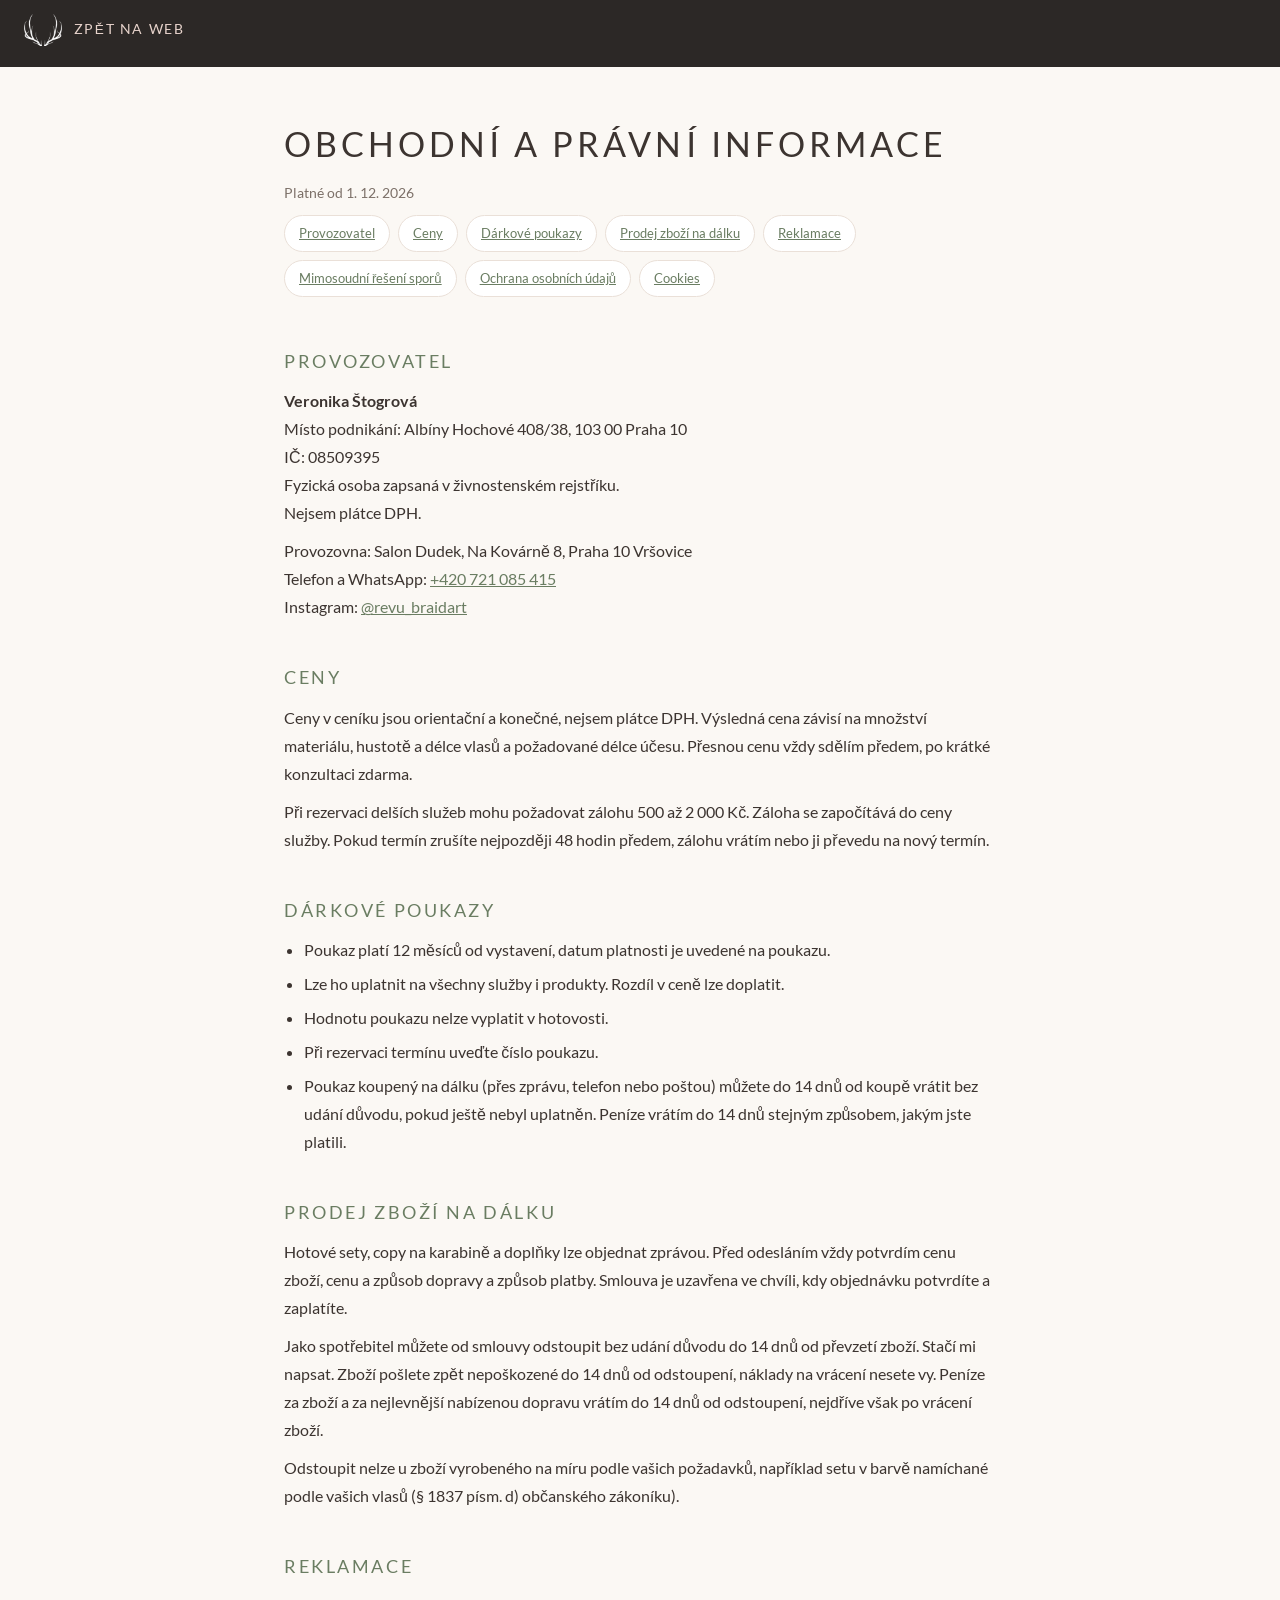
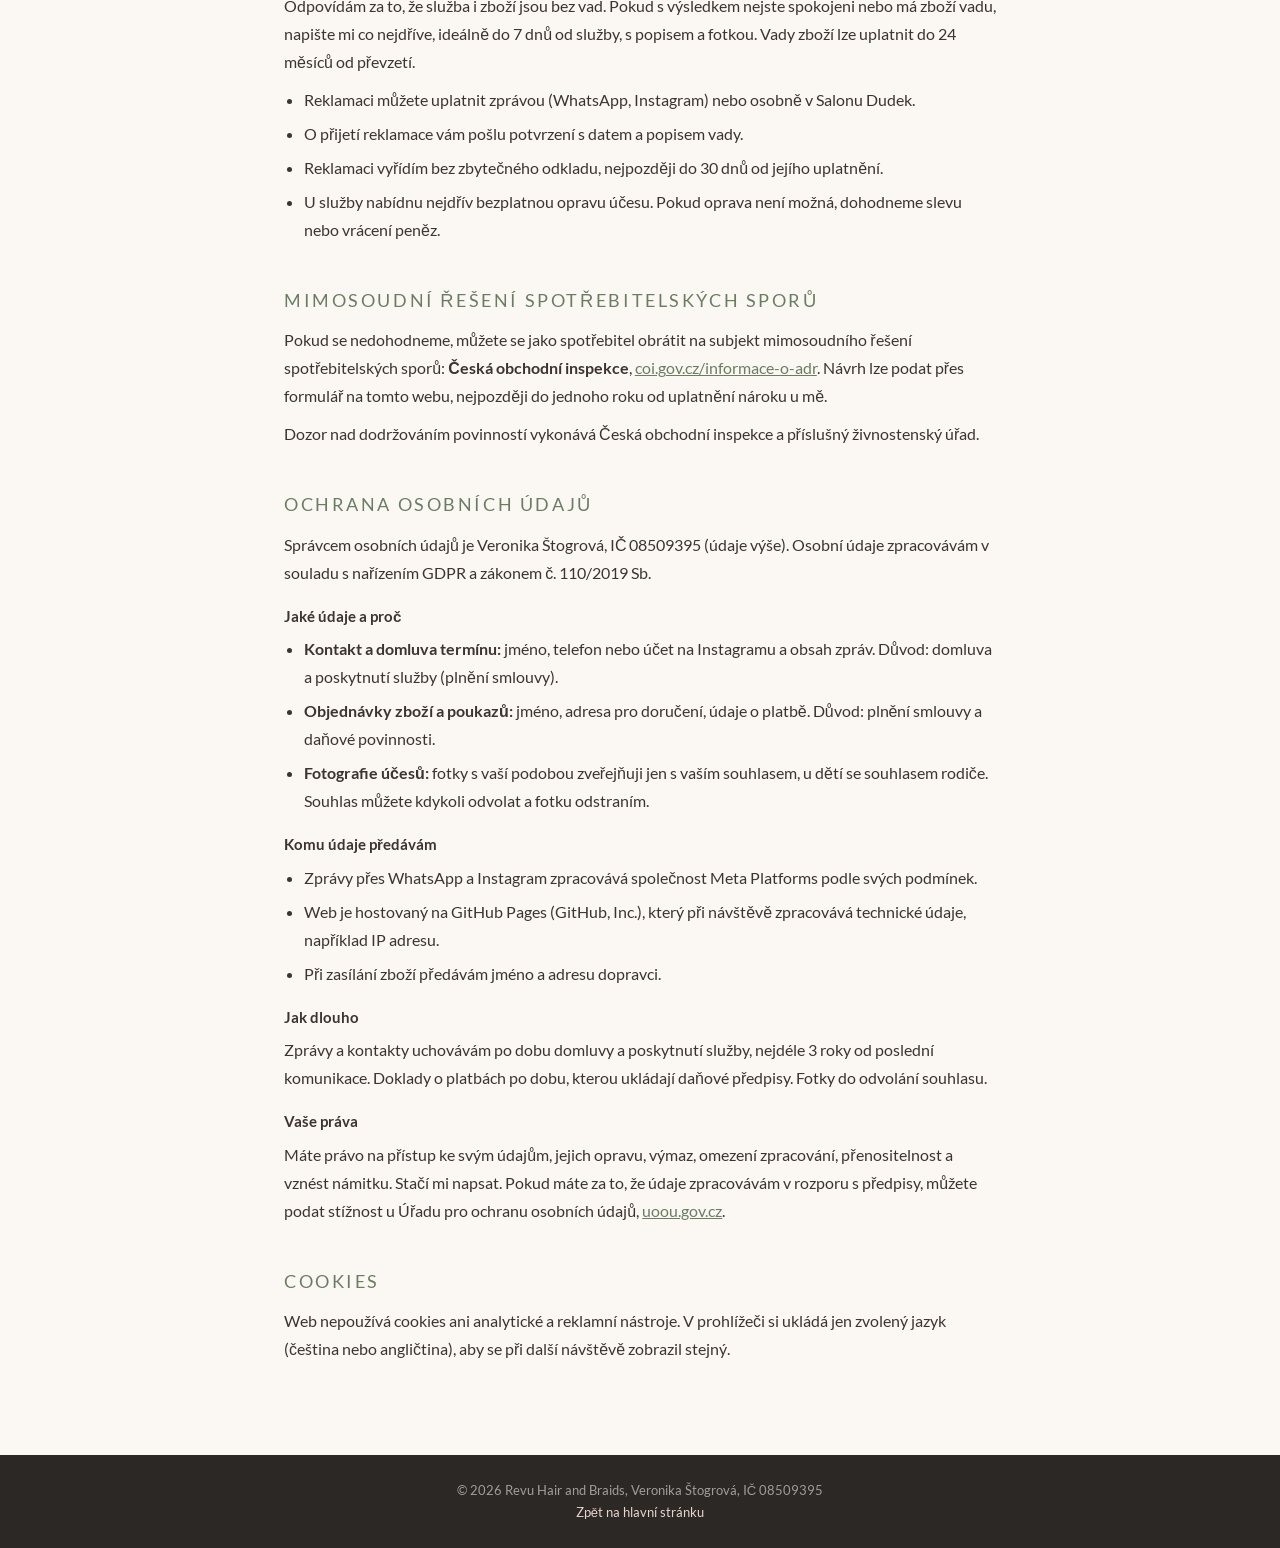
==== commit 5804bdfd: "seo, webp, local fonts, watermark" ====
--- a/pravni-informace.html
+++ b/pravni-informace.html
@@ -7,10 +7,9 @@
   <meta name="description" content="Provozovatel, ceny, dárkové poukazy, reklamace, mimosoudní řešení sporů a ochrana osobních údajů. Veronika Štogrová, Revu Hair and Braids." />
   <meta name="robots" content="index, follow" />
   <link rel="icon" type="image/png" href="img/favicon.png" />
-  <link rel="preconnect" href="https://fonts.googleapis.com" />
-  <link rel="preconnect" href="https://fonts.gstatic.com" crossorigin />
-  <link href="https://fonts.googleapis.com/css2?family=Cormorant+Garamond:ital,wght@0,300;0,400;0,700;1,300;1,400&family=Lato:ital,wght@0,300;0,400;0,700;1,400&display=swap" rel="stylesheet" />
-  <link rel="stylesheet" href="css/style.css?v=20261126g" />
+  <link rel="preload" href="fonts/lato-400-latin.woff2" as="font" type="font/woff2" crossorigin />
+  <link rel="stylesheet" href="fonts/fonts.css?v=20261127a" />
+  <link rel="stylesheet" href="css/style.css?v=20261127a" />
 </head>
 <body class="legal-body">
 
@@ -154,7 +153,6 @@
       <ul>
         <li>Zprávy přes WhatsApp a Instagram zpracovává společnost Meta Platforms podle svých podmínek.</li>
         <li>Web je hostovaný na GitHub Pages (GitHub, Inc.), který při návštěvě zpracovává technické údaje, například IP adresu.</li>
-        <li>Písma webu se načítají ze služby Google Fonts (Google), která při tom vidí vaši IP adresu.</li>
         <li>Při zasílání zboží předávám jméno a adresu dopravci.</li>
       </ul>
       <h3>Jak dlouho</h3>
--- a/fonts/fonts.css
+++ b/fonts/fonts.css
@@ -0,0 +1,163 @@
+/* Self-hosted Google Fonts (latin + latin-ext), downloaded from fonts.gstatic.com */
+/* latin-ext */
+@font-face {
+  font-family: 'Cormorant Garamond';
+  font-style: italic;
+  font-weight: 300;
+  font-display: swap;
+  src: url(cormorant-garamond-300-italic-latin-ext.woff2) format('woff2');
+  unicode-range: U+0100-02BA, U+02BD-02C5, U+02C7-02CC, U+02CE-02D7, U+02DD-02FF, U+0304, U+0308, U+0329, U+1D00-1DBF, U+1E00-1E9F, U+1EF2-1EFF, U+2020, U+20A0-20AB, U+20AD-20C4, U+2113, U+2C60-2C7F, U+A720-A7FF;
+}
+/* latin */
+@font-face {
+  font-family: 'Cormorant Garamond';
+  font-style: italic;
+  font-weight: 300;
+  font-display: swap;
+  src: url(cormorant-garamond-300-italic-latin.woff2) format('woff2');
+  unicode-range: U+0000-00FF, U+0131, U+0152-0153, U+02BB-02BC, U+02C6, U+02DA, U+02DC, U+0304, U+0308, U+0329, U+2000-206F, U+20AC, U+2122, U+2191, U+2193, U+2212, U+2215, U+FEFF, U+FFFD;
+}
+/* latin-ext */
+@font-face {
+  font-family: 'Cormorant Garamond';
+  font-style: italic;
+  font-weight: 400;
+  font-display: swap;
+  src: url(cormorant-garamond-400-italic-latin-ext.woff2) format('woff2');
+  unicode-range: U+0100-02BA, U+02BD-02C5, U+02C7-02CC, U+02CE-02D7, U+02DD-02FF, U+0304, U+0308, U+0329, U+1D00-1DBF, U+1E00-1E9F, U+1EF2-1EFF, U+2020, U+20A0-20AB, U+20AD-20C4, U+2113, U+2C60-2C7F, U+A720-A7FF;
+}
+/* latin */
+@font-face {
+  font-family: 'Cormorant Garamond';
+  font-style: italic;
+  font-weight: 400;
+  font-display: swap;
+  src: url(cormorant-garamond-400-italic-latin.woff2) format('woff2');
+  unicode-range: U+0000-00FF, U+0131, U+0152-0153, U+02BB-02BC, U+02C6, U+02DA, U+02DC, U+0304, U+0308, U+0329, U+2000-206F, U+20AC, U+2122, U+2191, U+2193, U+2212, U+2215, U+FEFF, U+FFFD;
+}
+/* latin-ext */
+@font-face {
+  font-family: 'Cormorant Garamond';
+  font-style: normal;
+  font-weight: 300;
+  font-display: swap;
+  src: url(cormorant-garamond-300-latin-ext.woff2) format('woff2');
+  unicode-range: U+0100-02BA, U+02BD-02C5, U+02C7-02CC, U+02CE-02D7, U+02DD-02FF, U+0304, U+0308, U+0329, U+1D00-1DBF, U+1E00-1E9F, U+1EF2-1EFF, U+2020, U+20A0-20AB, U+20AD-20C4, U+2113, U+2C60-2C7F, U+A720-A7FF;
+}
+/* latin */
+@font-face {
+  font-family: 'Cormorant Garamond';
+  font-style: normal;
+  font-weight: 300;
+  font-display: swap;
+  src: url(cormorant-garamond-300-latin.woff2) format('woff2');
+  unicode-range: U+0000-00FF, U+0131, U+0152-0153, U+02BB-02BC, U+02C6, U+02DA, U+02DC, U+0304, U+0308, U+0329, U+2000-206F, U+20AC, U+2122, U+2191, U+2193, U+2212, U+2215, U+FEFF, U+FFFD;
+}
+/* latin-ext */
+@font-face {
+  font-family: 'Cormorant Garamond';
+  font-style: normal;
+  font-weight: 400;
+  font-display: swap;
+  src: url(cormorant-garamond-400-latin-ext.woff2) format('woff2');
+  unicode-range: U+0100-02BA, U+02BD-02C5, U+02C7-02CC, U+02CE-02D7, U+02DD-02FF, U+0304, U+0308, U+0329, U+1D00-1DBF, U+1E00-1E9F, U+1EF2-1EFF, U+2020, U+20A0-20AB, U+20AD-20C4, U+2113, U+2C60-2C7F, U+A720-A7FF;
+}
+/* latin */
+@font-face {
+  font-family: 'Cormorant Garamond';
+  font-style: normal;
+  font-weight: 400;
+  font-display: swap;
+  src: url(cormorant-garamond-400-latin.woff2) format('woff2');
+  unicode-range: U+0000-00FF, U+0131, U+0152-0153, U+02BB-02BC, U+02C6, U+02DA, U+02DC, U+0304, U+0308, U+0329, U+2000-206F, U+20AC, U+2122, U+2191, U+2193, U+2212, U+2215, U+FEFF, U+FFFD;
+}
+/* latin-ext */
+@font-face {
+  font-family: 'Cormorant Garamond';
+  font-style: normal;
+  font-weight: 700;
+  font-display: swap;
+  src: url(cormorant-garamond-700-latin-ext.woff2) format('woff2');
+  unicode-range: U+0100-02BA, U+02BD-02C5, U+02C7-02CC, U+02CE-02D7, U+02DD-02FF, U+0304, U+0308, U+0329, U+1D00-1DBF, U+1E00-1E9F, U+1EF2-1EFF, U+2020, U+20A0-20AB, U+20AD-20C4, U+2113, U+2C60-2C7F, U+A720-A7FF;
+}
+/* latin */
+@font-face {
+  font-family: 'Cormorant Garamond';
+  font-style: normal;
+  font-weight: 700;
+  font-display: swap;
+  src: url(cormorant-garamond-700-latin.woff2) format('woff2');
+  unicode-range: U+0000-00FF, U+0131, U+0152-0153, U+02BB-02BC, U+02C6, U+02DA, U+02DC, U+0304, U+0308, U+0329, U+2000-206F, U+20AC, U+2122, U+2191, U+2193, U+2212, U+2215, U+FEFF, U+FFFD;
+}
+/* latin-ext */
+@font-face {
+  font-family: 'Lato';
+  font-style: italic;
+  font-weight: 400;
+  font-display: swap;
+  src: url(lato-400-italic-latin-ext.woff2) format('woff2');
+  unicode-range: U+0100-02BA, U+02BD-02C5, U+02C7-02CC, U+02CE-02D7, U+02DD-02FF, U+0304, U+0308, U+0329, U+1D00-1DBF, U+1E00-1E9F, U+1EF2-1EFF, U+2020, U+20A0-20AB, U+20AD-20C4, U+2113, U+2C60-2C7F, U+A720-A7FF;
+}
+/* latin */
+@font-face {
+  font-family: 'Lato';
+  font-style: italic;
+  font-weight: 400;
+  font-display: swap;
+  src: url(lato-400-italic-latin.woff2) format('woff2');
+  unicode-range: U+0000-00FF, U+0131, U+0152-0153, U+02BB-02BC, U+02C6, U+02DA, U+02DC, U+0304, U+0308, U+0329, U+2000-206F, U+20AC, U+2122, U+2191, U+2193, U+2212, U+2215, U+FEFF, U+FFFD;
+}
+/* latin-ext */
+@font-face {
+  font-family: 'Lato';
+  font-style: normal;
+  font-weight: 300;
+  font-display: swap;
+  src: url(lato-300-latin-ext.woff2) format('woff2');
+  unicode-range: U+0100-02BA, U+02BD-02C5, U+02C7-02CC, U+02CE-02D7, U+02DD-02FF, U+0304, U+0308, U+0329, U+1D00-1DBF, U+1E00-1E9F, U+1EF2-1EFF, U+2020, U+20A0-20AB, U+20AD-20C4, U+2113, U+2C60-2C7F, U+A720-A7FF;
+}
+/* latin */
+@font-face {
+  font-family: 'Lato';
+  font-style: normal;
+  font-weight: 300;
+  font-display: swap;
+  src: url(lato-300-latin.woff2) format('woff2');
+  unicode-range: U+0000-00FF, U+0131, U+0152-0153, U+02BB-02BC, U+02C6, U+02DA, U+02DC, U+0304, U+0308, U+0329, U+2000-206F, U+20AC, U+2122, U+2191, U+2193, U+2212, U+2215, U+FEFF, U+FFFD;
+}
+/* latin-ext */
+@font-face {
+  font-family: 'Lato';
+  font-style: normal;
+  font-weight: 400;
+  font-display: swap;
+  src: url(lato-400-latin-ext.woff2) format('woff2');
+  unicode-range: U+0100-02BA, U+02BD-02C5, U+02C7-02CC, U+02CE-02D7, U+02DD-02FF, U+0304, U+0308, U+0329, U+1D00-1DBF, U+1E00-1E9F, U+1EF2-1EFF, U+2020, U+20A0-20AB, U+20AD-20C4, U+2113, U+2C60-2C7F, U+A720-A7FF;
+}
+/* latin */
+@font-face {
+  font-family: 'Lato';
+  font-style: normal;
+  font-weight: 400;
+  font-display: swap;
+  src: url(lato-400-latin.woff2) format('woff2');
+  unicode-range: U+0000-00FF, U+0131, U+0152-0153, U+02BB-02BC, U+02C6, U+02DA, U+02DC, U+0304, U+0308, U+0329, U+2000-206F, U+20AC, U+2122, U+2191, U+2193, U+2212, U+2215, U+FEFF, U+FFFD;
+}
+/* latin-ext */
+@font-face {
+  font-family: 'Lato';
+  font-style: normal;
+  font-weight: 700;
+  font-display: swap;
+  src: url(lato-700-latin-ext.woff2) format('woff2');
+  unicode-range: U+0100-02BA, U+02BD-02C5, U+02C7-02CC, U+02CE-02D7, U+02DD-02FF, U+0304, U+0308, U+0329, U+1D00-1DBF, U+1E00-1E9F, U+1EF2-1EFF, U+2020, U+20A0-20AB, U+20AD-20C4, U+2113, U+2C60-2C7F, U+A720-A7FF;
+}
+/* latin */
+@font-face {
+  font-family: 'Lato';
+  font-style: normal;
+  font-weight: 700;
+  font-display: swap;
+  src: url(lato-700-latin.woff2) format('woff2');
+  unicode-range: U+0000-00FF, U+0131, U+0152-0153, U+02BB-02BC, U+02C6, U+02DA, U+02DC, U+0304, U+0308, U+0329, U+2000-206F, U+20AC, U+2122, U+2191, U+2193, U+2212, U+2215, U+FEFF, U+FFFD;
+}
--- a/css/style.css
+++ b/css/style.css
@@ -3,7 +3,6 @@
    ============================================================ */
 
 /* --- Google Fonts --- */
-@import url('https://fonts.googleapis.com/css2?family=Cormorant+Garamond:ital,wght@0,300;0,400;0,700;1,300;1,400&family=Lato:ital,wght@0,300;0,400;0,700;1,400&display=swap');
 
 /* --- CSS Custom Properties --- */
 :root {
